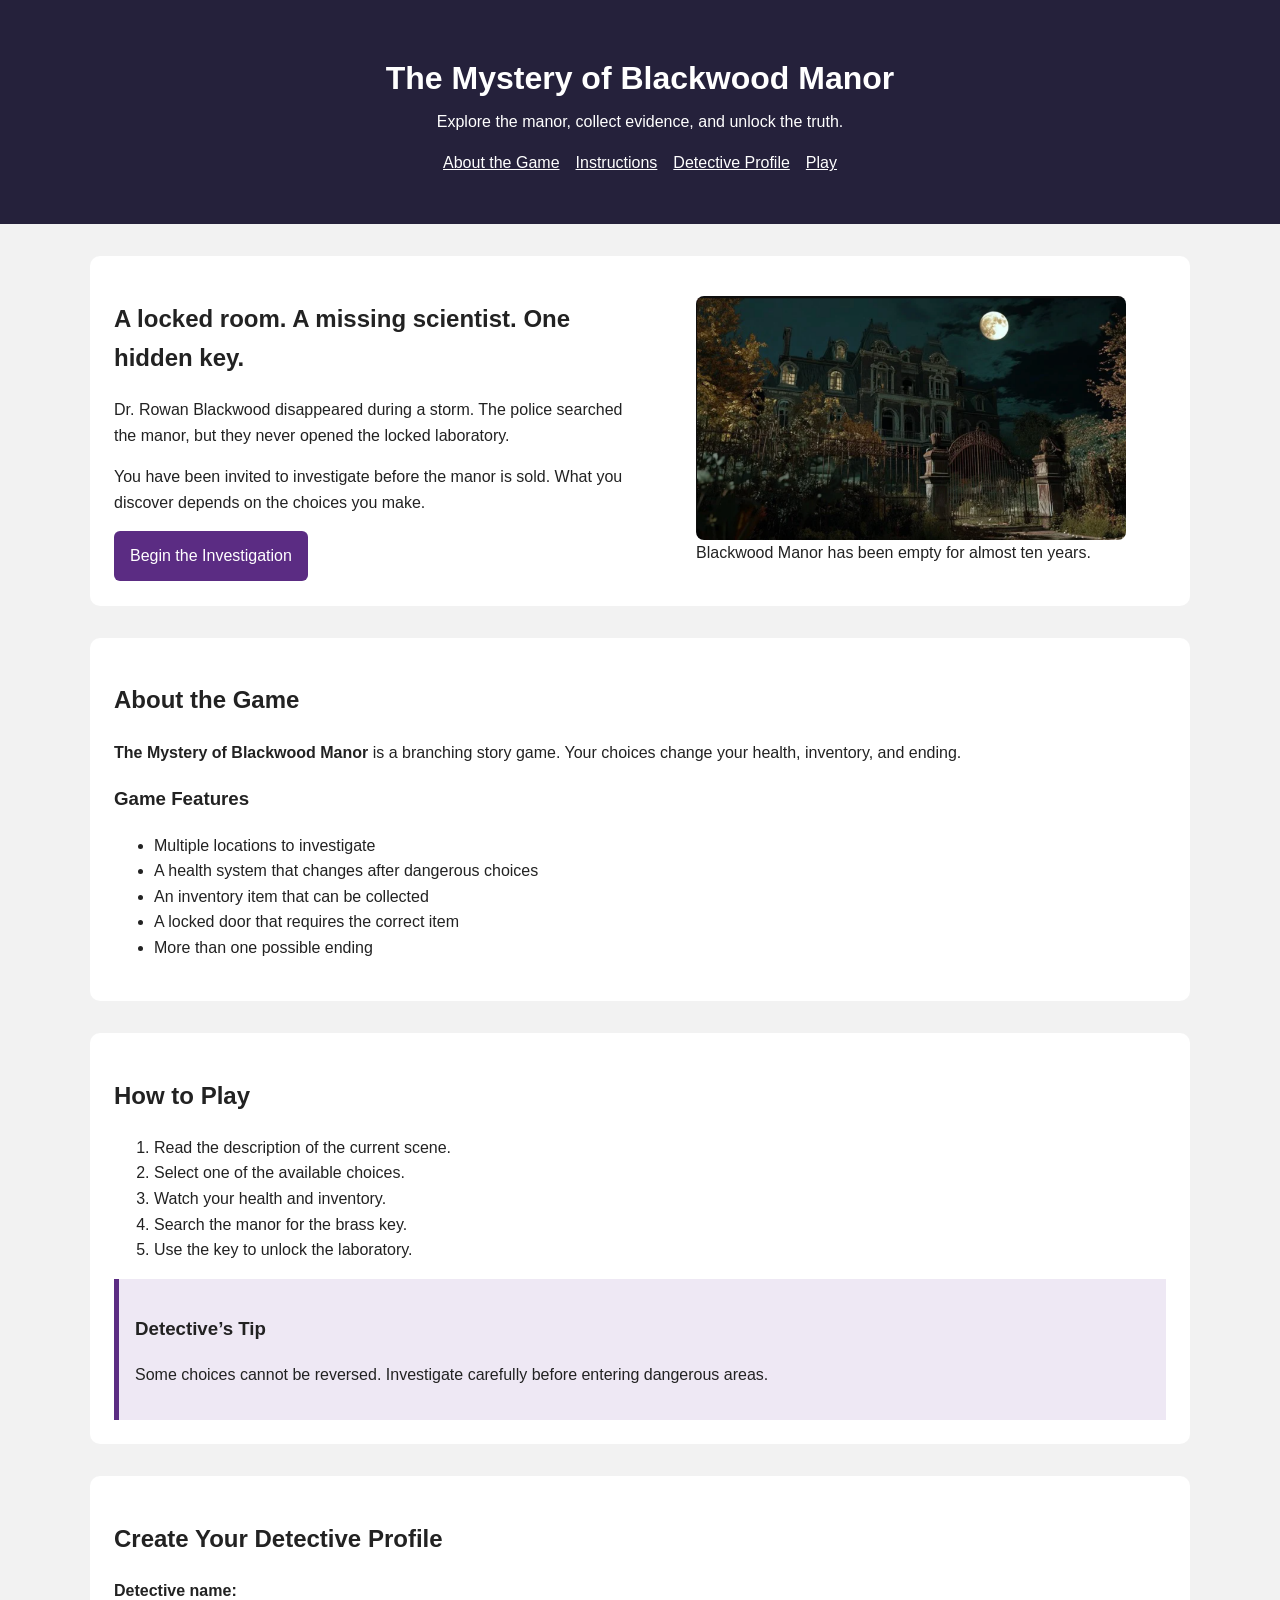
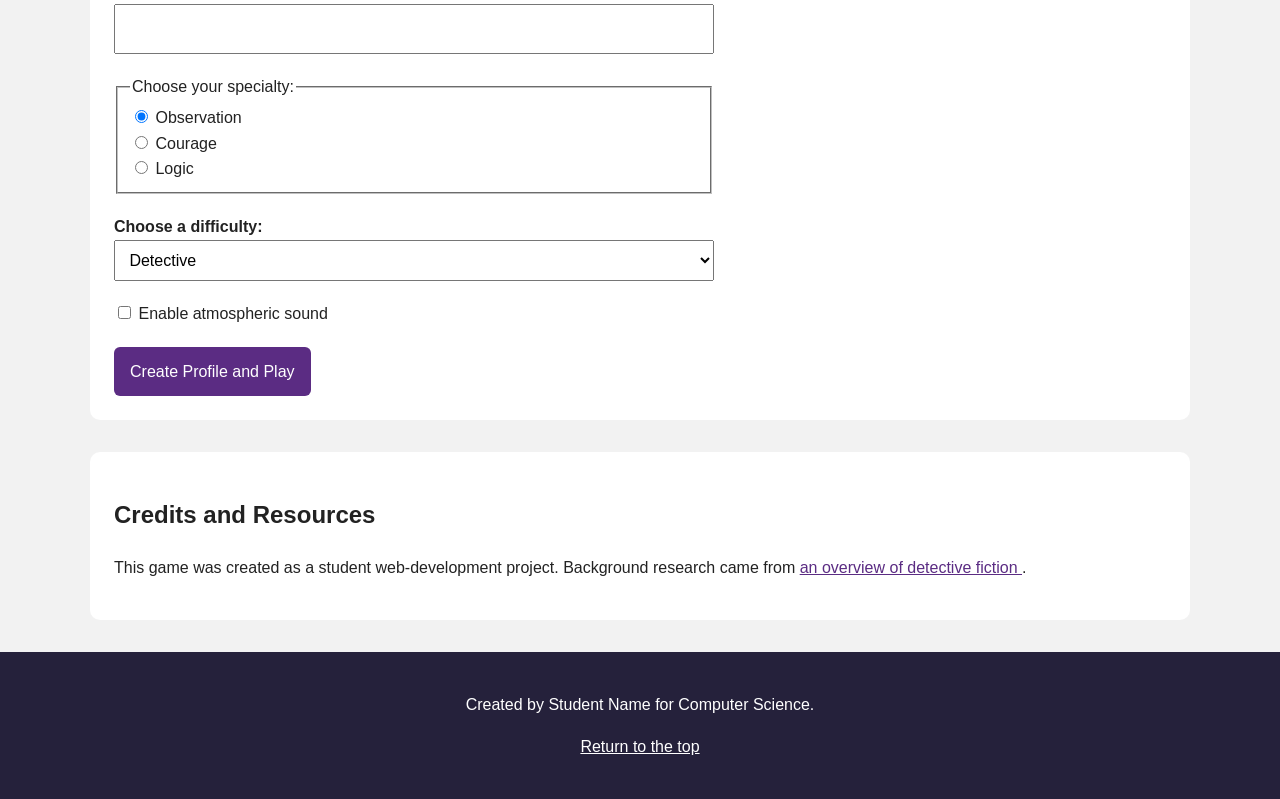
==== AI_example/index.html @ 23854508 "first commit" ====
<!DOCTYPE html>
<html lang="en">
<head>
  <meta charset="UTF-8">

  <meta
    name="viewport"
    content="width=device-width, initial-scale=1.0"
  >

  <meta
    name="description"
    content="A branching mystery story game set inside Blackwood Manor."
  >

  <title>The Mystery of Blackwood Manor</title>

  <link rel="stylesheet" href="style.css">
</head>

<body>
  <header class="site-header">
    <h1>The Mystery of Blackwood Manor</h1>

    <p class="tagline">
      Explore the manor, collect evidence, and unlock the truth.
    </p>

    <nav aria-label="Main navigation">
      <ul class="nav-list">
        <li><a href="#about">About the Game</a></li>
        <li><a href="#instructions">Instructions</a></li>
        <li><a href="#detective-form">Detective Profile</a></li>
        <li><a href="game.html">Play</a></li>
      </ul>
    </nav>
  </header>

  <main>
    <section class="hero" aria-labelledby="hero-heading">
      <div>
        <h2 id="hero-heading">A locked room. A missing scientist. One hidden key.</h2>

        <p>
          Dr. Rowan Blackwood disappeared during a storm. The police searched
          the manor, but they never opened the locked laboratory.
        </p>

        <p>
          You have been invited to investigate before the manor is sold.
          What you discover depends on the choices you make.
        </p>

        <a class="button-link" href="game.html">Begin the Investigation</a>
      </div>

      <figure>
        <img
          src="images/mansion.png"
          alt="An old mansion at night during a storm"
        >

        <figcaption>
          Blackwood Manor has been empty for almost ten years.
        </figcaption>
      </figure>
    </section>

    <section id="about" class="content-section">
      <h2>About the Game</h2>

      <p>
        <strong>The Mystery of Blackwood Manor</strong> is a branching
        story game. Your choices change your health, inventory, and ending.
      </p>

      <h3>Game Features</h3>

      <ul>
        <li>Multiple locations to investigate</li>
        <li>A health system that changes after dangerous choices</li>
        <li>An inventory item that can be collected</li>
        <li>A locked door that requires the correct item</li>
        <li>More than one possible ending</li>
      </ul>
    </section>

    <section id="instructions" class="content-section">
      <h2>How to Play</h2>

      <ol>
        <li>Read the description of the current scene.</li>
        <li>Select one of the available choices.</li>
        <li>Watch your health and inventory.</li>
        <li>Search the manor for the brass key.</li>
        <li>Use the key to unlock the laboratory.</li>
      </ol>

      <aside class="tip-box">
        <h3>Detective’s Tip</h3>

        <p>
          Some choices cannot be reversed. Investigate carefully before
          entering dangerous areas.
        </p>
      </aside>
    </section>

    <section id="detective-form" class="content-section">
      <h2>Create Your Detective Profile</h2>

      <form action="game.html" method="get">
        <div class="form-group">
          <label for="detective-name">Detective name:</label>

          <input
            type="text"
            id="detective-name"
            name="detectiveName"
            required
          >
        </div>

        <fieldset>
          <legend>Choose your specialty:</legend>

          <div>
            <input
              type="radio"
              id="observation"
              name="specialty"
              value="observation"
              checked
            >

            <label for="observation">Observation</label>
          </div>

          <div>
            <input
              type="radio"
              id="courage"
              name="specialty"
              value="courage"
            >

            <label for="courage">Courage</label>
          </div>

          <div>
            <input
              type="radio"
              id="logic"
              name="specialty"
              value="logic"
            >

            <label for="logic">Logic</label>
          </div>
        </fieldset>

        <div class="form-group">
          <label for="difficulty">Choose a difficulty:</label>

          <select id="difficulty" name="difficulty">
            <option value="easy">Apprentice</option>
            <option value="normal" selected>Detective</option>
            <option value="hard">Master Investigator</option>
          </select>
        </div>

        <div class="form-group checkbox-row">
          <input
            type="checkbox"
            id="sound"
            name="sound"
          >

          <label for="sound">Enable atmospheric sound</label>
        </div>

        <button type="submit">Create Profile and Play</button>
      </form>
    </section>

    <section class="content-section">
      <h2>Credits and Resources</h2>

      <p>
        This game was created as a student web-development project.
        Background research came from
        <a
          href="https://en.wikipedia.org/wiki/Detective_fiction"
          target="_blank"
          rel="noopener noreferrer"
        >
          an overview of detective fiction
        </a>.
      </p>
    </section>
  </main>

  <footer>
    <p>
      Created by Student Name for Computer Science.
    </p>

    <p>
      <a href="#top">Return to the top</a>
    </p>
  </footer>
</body>
</html>
---- AI_example/style.css ----
/* ---------- Basic reset ---------- */

* {
  box-sizing: border-box;
}

html {
  scroll-behavior: smooth;
}

body {
  margin: 0;
  font-family: Arial, Helvetica, sans-serif;
  line-height: 1.6;
  color: #222;
  background-color: #f2f2f2;
}

img {
  display: block;
  max-width: 100%;
  border-radius: 8px;
}

a {
  color: #5b2c83;
}

a:hover,
a:focus {
  color: #32164a;
}


/* ---------- Header and navigation ---------- */

.site-header {
  padding: 2rem;
  color: white;
  text-align: center;
  background-color: #25213b;
}

.site-header h1 {
  margin-bottom: 0.25rem;
}

.tagline {
  margin-top: 0;
}

.nav-list {
  display: flex;
  flex-wrap: wrap;
  justify-content: center;
  gap: 1rem;
  padding: 0;
  list-style: none;
}

.nav-list a {
  color: white;
}

.nav-list button {
  padding: 0;
  color: white;
  text-decoration: underline;
  background: none;
  border: none;
  cursor: pointer;
}


/* ---------- General layout ---------- */

main {
  width: min(1100px, 92%);
  margin: 2rem auto;
}

.content-section,
.hero,
.status-panel,
.game-panel,
.case-notes {
  padding: 1.5rem;
  margin-bottom: 2rem;
  background-color: white;
  border-radius: 10px;
}

.hero {
  display: grid;
  grid-template-columns: 1fr 1fr;
  gap: 2rem;
  align-items: center;
}

.button-link,
button[type="submit"],
.choice-button {
  display: inline-block;
  padding: 0.75rem 1rem;
  color: white;
  font: inherit;
  text-decoration: none;
  background-color: #5b2c83;
  border: none;
  border-radius: 6px;
  cursor: pointer;
}

.button-link:hover,
button[type="submit"]:hover,
.choice-button:hover {
  color: white;
  background-color: #32164a;
}

.tip-box {
  padding: 1rem;
  background-color: #eee8f4;
  border-left: 5px solid #5b2c83;
}


/* ---------- Forms ---------- */

form {
  max-width: 600px;
}

.form-group,
fieldset {
  margin-bottom: 1.25rem;
}

label {
  display: block;
  font-weight: bold;
}

input[type="text"],
select {
  width: 100%;
  padding: 0.65rem;
  font: inherit;
}

fieldset label,
.checkbox-row label {
  display: inline;
  font-weight: normal;
}


/* ---------- Game ---------- */

.game-layout {
  display: grid;
  grid-template-columns: 220px minmax(0, 1fr) 220px;
  gap: 1.5rem;
  align-items: start;
}

.status-panel,
.case-notes {
  position: sticky;
  top: 1rem;
}

.status-panel dl {
  margin: 0;
}

.status-row {
  padding: 0.75rem 0;
  border-bottom: 1px solid #ccc;
}

.status-row dt {
  font-weight: bold;
}

.status-row dd {
  margin: 0;
}

.game-panel {
  min-height: 500px;
}

.choices {
  display: grid;
  gap: 0.75rem;
  margin-top: 1.5rem;
}

.choice-button {
  width: 100%;
  text-align: left;
}

.message {
  min-height: 1.5rem;
  padding: 0.75rem;
  font-weight: bold;
  background-color: #fff4cf;
  border-radius: 6px;
}

.message:empty {
  display: none;
}


/* ---------- Footer ---------- */

footer {
  padding: 1.5rem;
  color: white;
  text-align: center;
  background-color: #25213b;
}

footer a {
  color: white;
}


/* ---------- Responsive design ---------- */

@media (max-width: 800px) {
  .hero,
  .game-layout {
    grid-template-columns: 1fr;
  }

  .status-panel,
  .case-notes {
    position: static;
  }
}
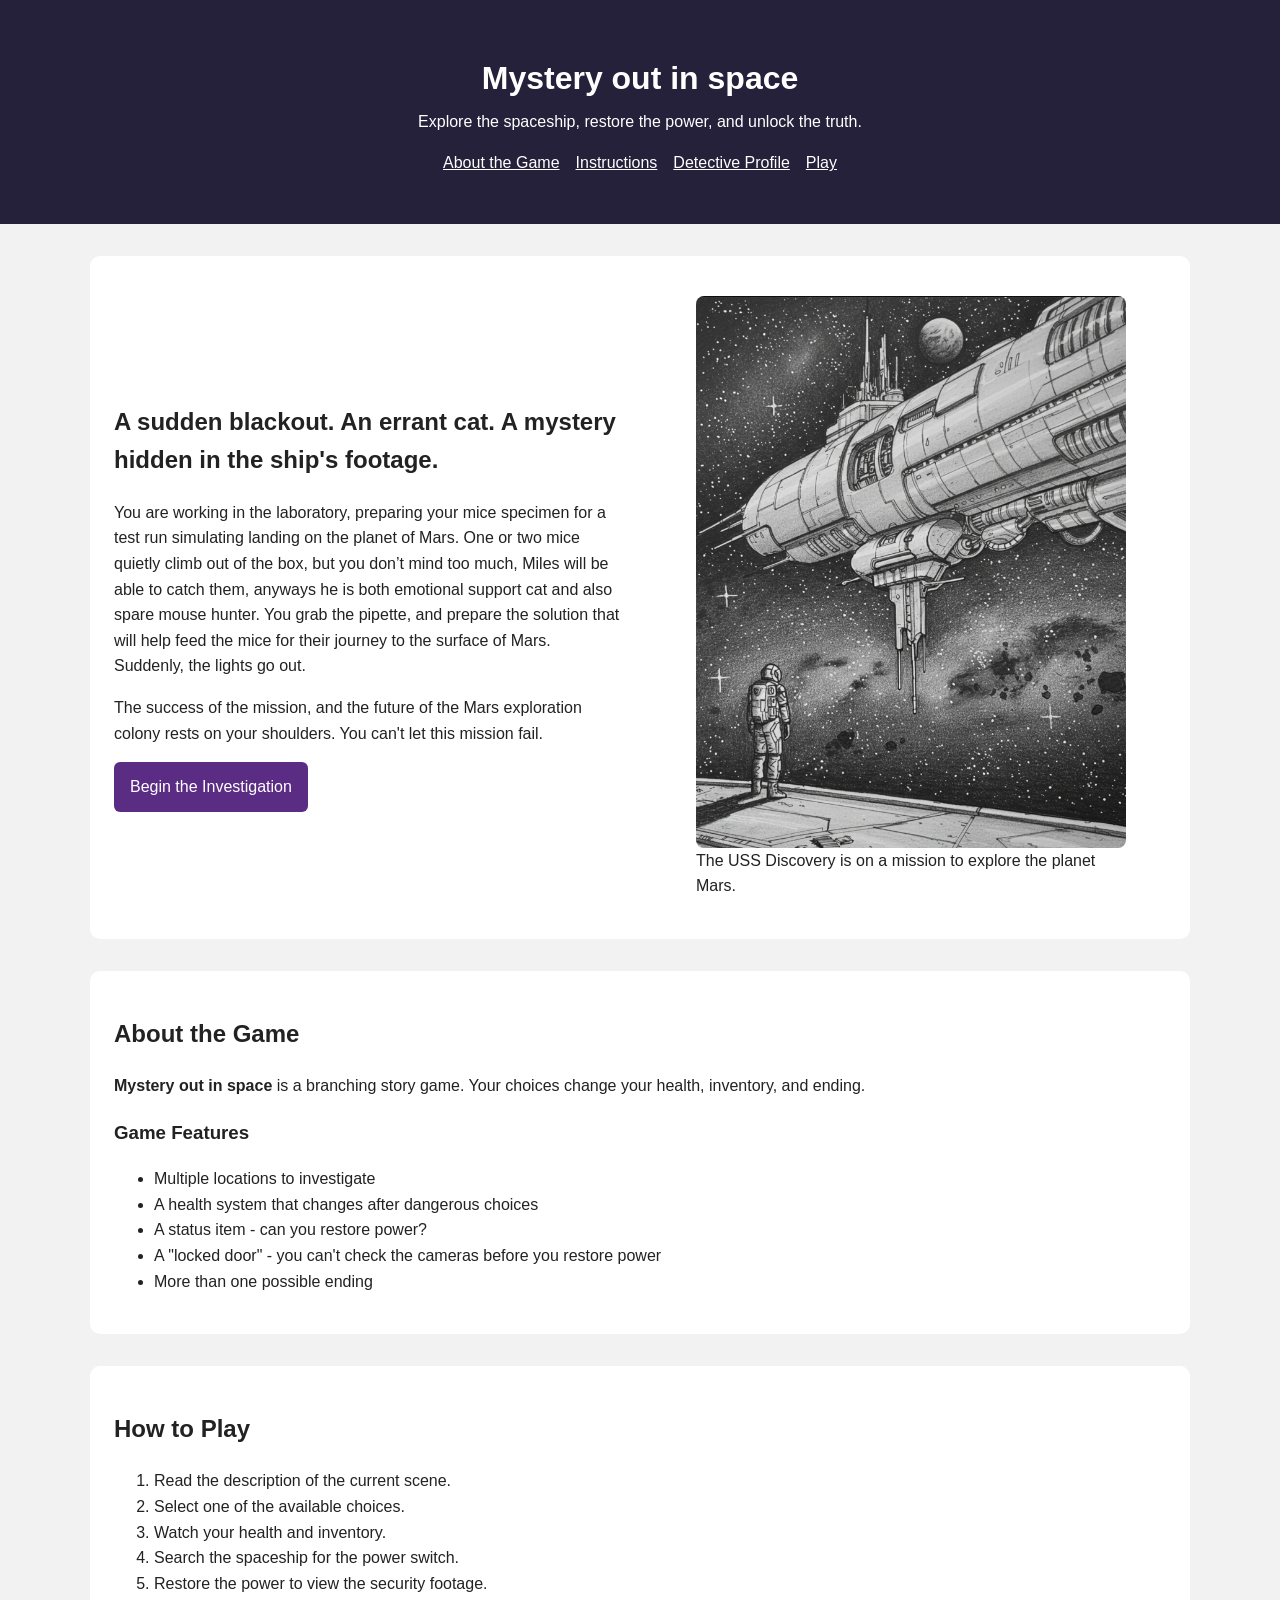
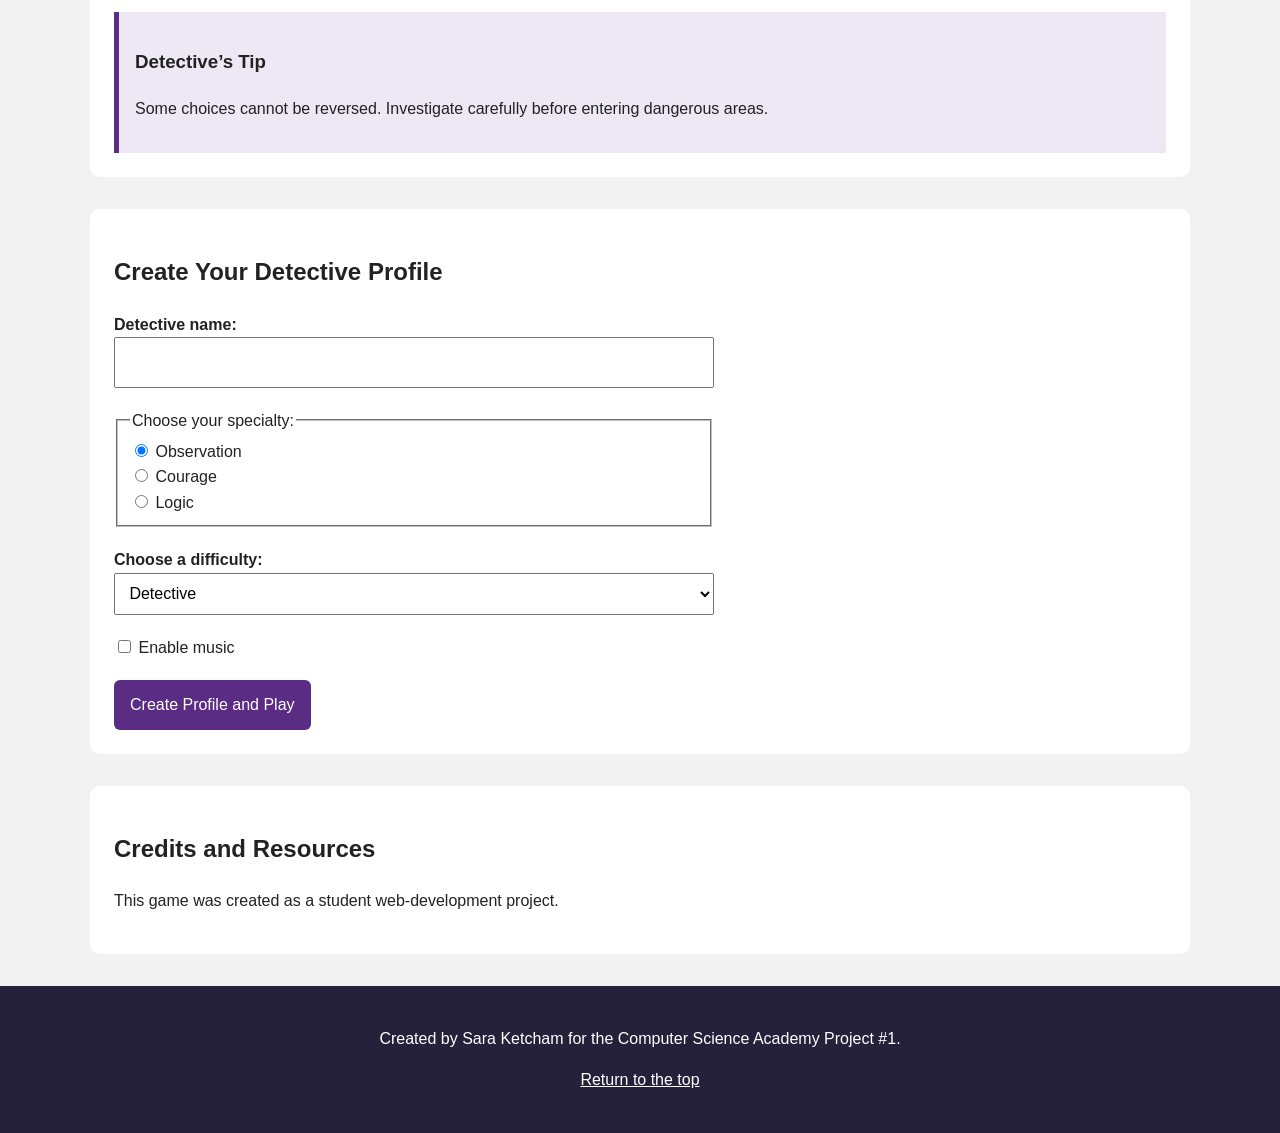
==== commit a133e924: "Customized story to outerspace theme" ====
--- a/AI_example/index.html
+++ b/AI_example/index.html
@@ -13,17 +13,17 @@
     content="A branching mystery story game set inside Blackwood Manor."
   >
 
-  <title>The Mystery of Blackwood Manor</title>
+  <title>Mystery out in space </title>
 
   <link rel="stylesheet" href="style.css">
 </head>
 
 <body>
   <header class="site-header">
-    <h1>The Mystery of Blackwood Manor</h1>
+    <h1>Mystery out in space </h1>
 
     <p class="tagline">
-      Explore the manor, collect evidence, and unlock the truth.
+      Explore the spaceship, restore the power, and unlock the truth.
     </p>
 
     <nav aria-label="Main navigation">
@@ -39,16 +39,14 @@
   <main>
     <section class="hero" aria-labelledby="hero-heading">
       <div>
-        <h2 id="hero-heading">A locked room. A missing scientist. One hidden key.</h2>
+        <h2 id="hero-heading">A sudden blackout. An errant cat. A mystery hidden in the ship's footage.</h2>
 
         <p>
-          Dr. Rowan Blackwood disappeared during a storm. The police searched
-          the manor, but they never opened the locked laboratory.
+          You are working in the laboratory, preparing your mice specimen for a test run simulating landing on the planet of Mars. One or two mice quietly climb out of the box, but you don’t mind too much, Miles will be able to catch them, anyways he is both emotional support cat and also spare mouse hunter. You grab the pipette, and prepare the solution that will help feed the mice for their journey to the surface of Mars. Suddenly, the lights go out. 
         </p>
 
         <p>
-          You have been invited to investigate before the manor is sold.
-          What you discover depends on the choices you make.
+          The success of the mission, and the future of the Mars exploration colony rests on your shoulders. You can't let this mission fail.
         </p>
 
         <a class="button-link" href="game.html">Begin the Investigation</a>
@@ -56,12 +54,12 @@
 
       <figure>
         <img
-          src="images/mansion.png"
-          alt="An old mansion at night during a storm"
+          src="images/spaceship.png"
+          alt="A futuristic spaceship"
         >
 
         <figcaption>
-          Blackwood Manor has been empty for almost ten years.
+          The USS Discovery is on a mission to explore the planet Mars.
         </figcaption>
       </figure>
     </section>
@@ -70,20 +68,24 @@
       <h2>About the Game</h2>
 
       <p>
-        <strong>The Mystery of Blackwood Manor</strong> is a branching
+        <strong>Mystery out in space </strong> is a branching
         story game. Your choices change your health, inventory, and ending.
-      </p>
+    
+
 
       <h3>Game Features</h3>
 
       <ul>
         <li>Multiple locations to investigate</li>
         <li>A health system that changes after dangerous choices</li>
-        <li>An inventory item that can be collected</li>
-        <li>A locked door that requires the correct item</li>
+        <li>A status item - can you restore power? </li>
+        <li>A "locked door" - you can't check the cameras before you restore power</li>
         <li>More than one possible ending</li>
       </ul>
-    </section>
+   
+    </section>
+
+
 
     <section id="instructions" class="content-section">
       <h2>How to Play</h2>
@@ -92,8 +94,8 @@
         <li>Read the description of the current scene.</li>
         <li>Select one of the available choices.</li>
         <li>Watch your health and inventory.</li>
-        <li>Search the manor for the brass key.</li>
-        <li>Use the key to unlock the laboratory.</li>
+        <li>Search the spaceship for the power switch.</li>
+        <li>Restore the power to view the security footage.</li>
       </ol>
 
       <aside class="tip-box">
@@ -176,7 +178,7 @@
             name="sound"
           >
 
-          <label for="sound">Enable atmospheric sound</label>
+          <label for="sound">Enable music</label>
         </div>
 
         <button type="submit">Create Profile and Play</button>
@@ -188,21 +190,14 @@
 
       <p>
         This game was created as a student web-development project.
-        Background research came from
-        <a
-          href="https://en.wikipedia.org/wiki/Detective_fiction"
-          target="_blank"
-          rel="noopener noreferrer"
-        >
-          an overview of detective fiction
-        </a>.
+     
       </p>
     </section>
   </main>
 
   <footer>
     <p>
-      Created by Student Name for Computer Science.
+      Created by Sara Ketcham for the Computer Science Academy Project #1.
     </p>
 
     <p>
--- a/AI_example/style.css
+++ b/AI_example/style.css
@@ -14,6 +14,28 @@
   line-height: 1.6;
   color: #222;
   background-color: #f2f2f2;
+  transition: color 0.4s, background-color 0.4s;
+}
+
+body.dark-mode {
+  color: #f2f2f2;
+  background-color: #11131a;
+}
+
+body.dark-mode .content-section,
+body.dark-mode .hero,
+body.dark-mode .status-panel,
+body.dark-mode .game-panel,
+body.dark-mode .case-notes {
+  background-color: #242834;
+}
+
+body.dark-mode .choice-button {
+  background-color: #3c465b;
+}
+
+body.dark-mode .choice-button:hover {
+  background-color: #53627d;
 }
 
 img {
@@ -210,6 +232,12 @@
   border-radius: 6px;
 }
 
+body.dark-mode .message {
+  color: #fff4cf;
+  background-color: #40371f;
+  border: 1px solid #a88432;
+}
+
 .message:empty {
   display: none;
 }
